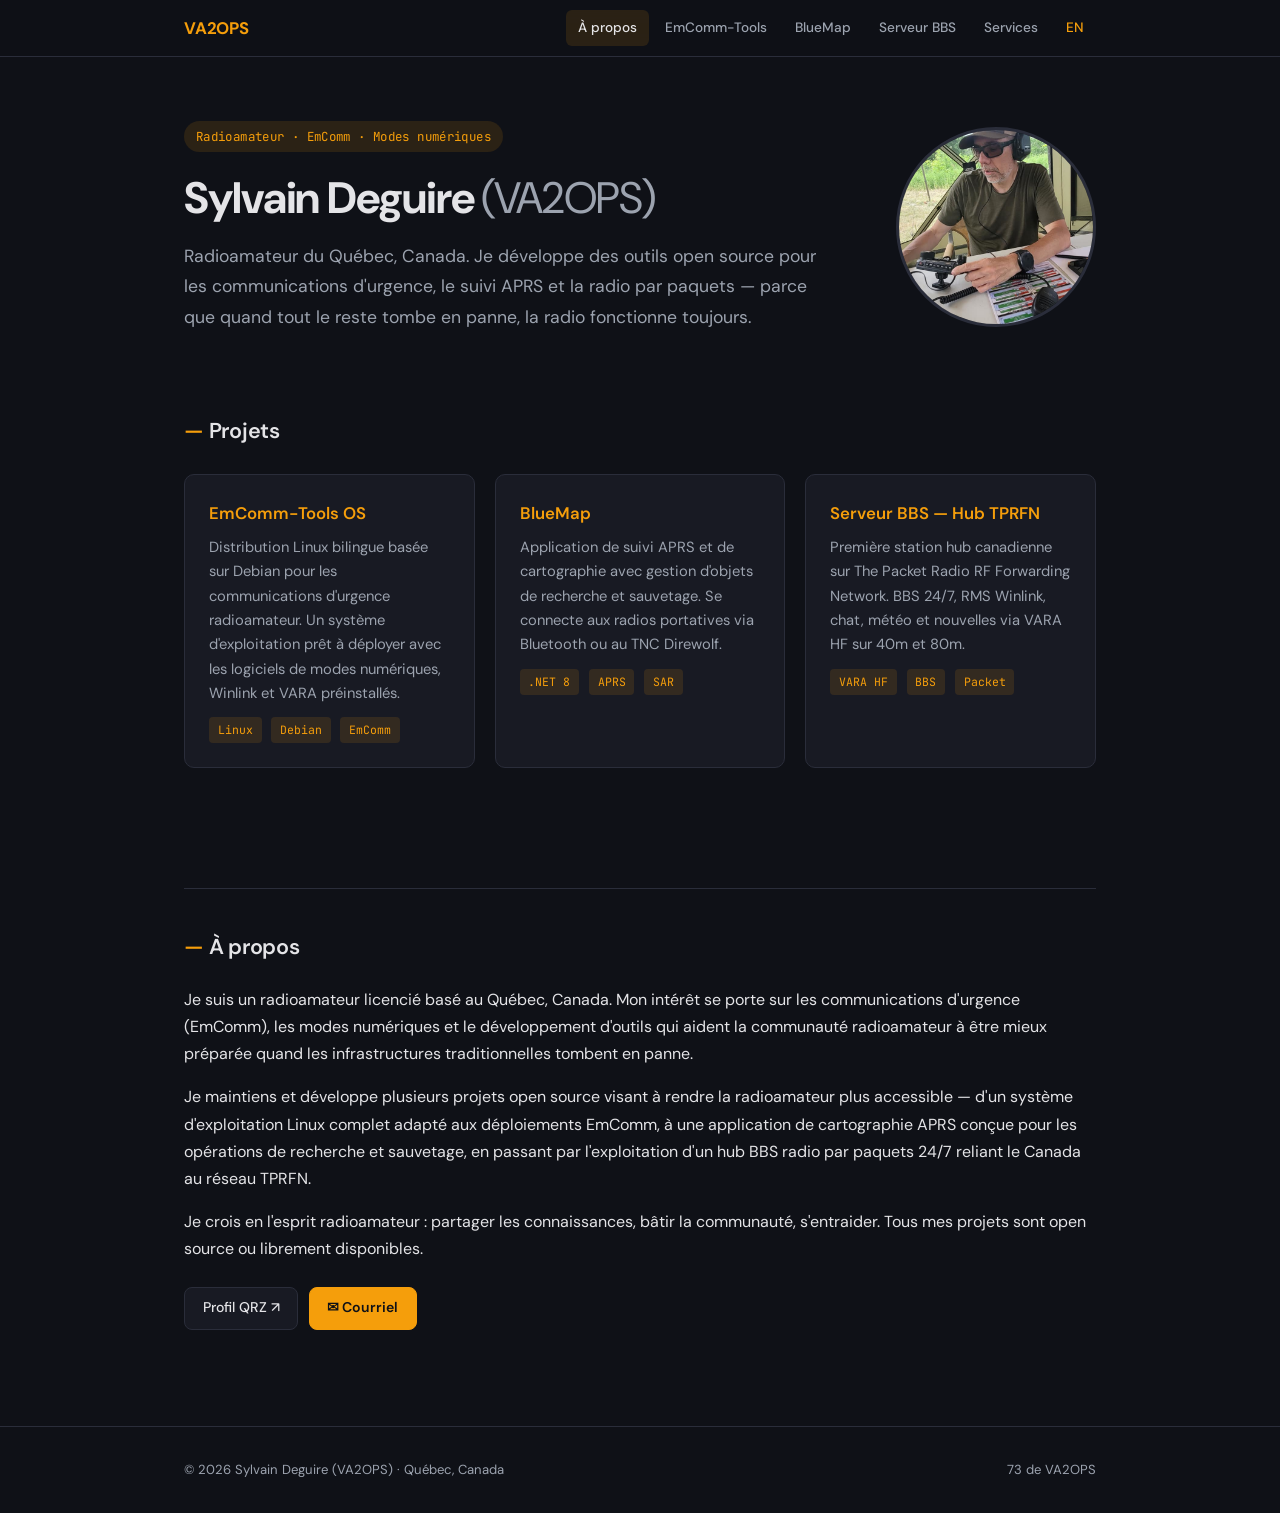
==== fr/index.html @ 3bb4cfa8 "update and add fr" ====
<!DOCTYPE html>
<html lang="fr">
<head>
  <meta charset="UTF-8">
  <meta name="viewport" content="width=device-width, initial-scale=1.0">
  <title>VA2OPS — Sylvain Deguire</title>
  <meta name="description" content="Portfolio de Sylvain Deguire (VA2OPS) — Radioamateur, développeur EmComm et passionné de communications numériques du Québec, Canada.">
  <link rel="stylesheet" href="../style.css">
</head>
<body>

  <nav class="topnav">
    <div class="topnav-inner">
      <a href="index.html" class="topnav-brand"><span>VA2OPS</span></a>
      <button class="nav-toggle" onclick="document.querySelector('.topnav-links').classList.toggle('open')" aria-label="Menu">&#9776;</button>
      <div class="topnav-links">
        <a href="index.html" class="active">À propos</a>
        <a href="emcomm-tools.html">EmComm-Tools</a>
        <a href="bluemap.html">BlueMap</a>
        <a href="bbs-server.html">Serveur BBS</a>
        <a href="services.html">Services</a>
        <a href="../index.html" style="color: var(--accent);">EN</a>
      </div>
    </div>
  </nav>

  <header class="hero">
    <div style="display: flex; justify-content: space-between; align-items: center; gap: 2.5rem; flex-wrap: wrap;">
      <div style="flex: 1; min-width: 280px;">
        <span class="hero-label">Radioamateur · EmComm · Modes numériques</span>
        <h1>Sylvain Deguire <span class="muted" style="font-weight:400">(VA2OPS)</span></h1>
        <p>Radioamateur du Québec, Canada. Je développe des outils open source pour les communications d'urgence, le suivi APRS et la radio par paquets — parce que quand tout le reste tombe en panne, la radio fonctionne toujours.</p>
      </div>
      <img src="../photo_radio_operator.jpg" alt="Sylvain Deguire (VA2OPS) en opération sur le terrain" style="width: 200px; height: 200px; object-fit: cover; border-radius: 50%; border: 3px solid var(--border); flex-shrink: 0;">
    </div>
  </header>

  <section class="section">
    <h2>Projets</h2>
    <div class="cards">

      <a href="emcomm-tools.html" class="card" style="text-decoration:none">
        <h3>EmComm-Tools OS</h3>
        <p>Distribution Linux bilingue basée sur Debian pour les communications d'urgence radioamateur. Un système d'exploitation prêt à déployer avec les logiciels de modes numériques, Winlink et VARA préinstallés.</p>
        <span class="tag">Linux</span>
        <span class="tag">Debian</span>
        <span class="tag">EmComm</span>
      </a>

      <a href="bluemap.html" class="card" style="text-decoration:none">
        <h3>BlueMap</h3>
        <p>Application de suivi APRS et de cartographie avec gestion d'objets de recherche et sauvetage. Se connecte aux radios portatives via Bluetooth ou au TNC Direwolf.</p>
        <span class="tag">.NET 8</span>
        <span class="tag">APRS</span>
        <span class="tag">SAR</span>
      </a>

      <a href="bbs-server.html" class="card" style="text-decoration:none">
        <h3>Serveur BBS — Hub TPRFN</h3>
        <p>Première station hub canadienne sur The Packet Radio RF Forwarding Network. BBS 24/7, RMS Winlink, chat, météo et nouvelles via VARA HF sur 40m et 80m.</p>
        <span class="tag">VARA HF</span>
        <span class="tag">BBS</span>
        <span class="tag">Packet</span>
      </a>

    </div>
  </section>

  <section class="section">
    <hr class="divider">
    <h2>À propos</h2>
    <p>Je suis un radioamateur licencié basé au Québec, Canada. Mon intérêt se porte sur les communications d'urgence (EmComm), les modes numériques et le développement d'outils qui aident la communauté radioamateur à être mieux préparée quand les infrastructures traditionnelles tombent en panne.</p>
    <p>Je maintiens et développe plusieurs projets open source visant à rendre la radioamateur plus accessible — d'un système d'exploitation Linux complet adapté aux déploiements EmComm, à une application de cartographie APRS conçue pour les opérations de recherche et sauvetage, en passant par l'exploitation d'un hub BBS radio par paquets 24/7 reliant le Canada au réseau TPRFN.</p>
    <p>Je crois en l'esprit radioamateur : partager les connaissances, bâtir la communauté, s'entraider. Tous mes projets sont open source ou librement disponibles.</p>

    <div class="links-row">
      <a href="https://www.qrz.com/db/VA2OPS" target="_blank" rel="noopener" class="btn">Profil QRZ &#8599;</a>
      <a href="mailto:info@va2ops.ca" class="btn btn-primary">&#9993; Courriel</a>
    </div>
  </section>

  <footer class="footer">
    <div class="footer-inner">
      <span>&copy; 2026 Sylvain Deguire (VA2OPS) &middot; Québec, Canada</span>
      <span>73 de VA2OPS</span>
    </div>
  </footer>

</body>
</html>
---- style.css ----
/* ===== VA2OPS Portfolio — Clean Modern Minimal ===== */

@import url('https://fonts.googleapis.com/css2?family=DM+Sans:ital,opsz,wght@0,9..40,300;0,9..40,400;0,9..40,500;0,9..40,600;0,9..40,700;1,9..40,400&family=JetBrains+Mono:wght@400;500&display=swap');

:root {
  --bg: #0f1117;
  --bg-card: #181a23;
  --bg-card-hover: #1e2130;
  --text: #e4e4e7;
  --text-muted: #9ca3af;
  --accent: #f59e0b;
  --accent-dim: rgba(245, 158, 11, 0.12);
  --border: #2a2d3a;
  --font-body: 'DM Sans', sans-serif;
  --font-mono: 'JetBrains Mono', monospace;
  --max-w: 960px;
  --radius: 10px;
}

*, *::before, *::after { box-sizing: border-box; margin: 0; padding: 0; }

html { scroll-behavior: smooth; }

body {
  font-family: var(--font-body);
  background: var(--bg);
  color: var(--text);
  line-height: 1.7;
  font-size: 16px;
  -webkit-font-smoothing: antialiased;
}

a { color: var(--accent); text-decoration: none; transition: opacity 0.2s; }
a:hover { opacity: 0.8; }

img { max-width: 100%; display: block; }

/* ===== Top Nav ===== */
.topnav {
  position: sticky;
  top: 0;
  z-index: 100;
  background: rgba(15, 17, 23, 0.85);
  backdrop-filter: blur(14px);
  border-bottom: 1px solid var(--border);
}

.topnav-inner {
  max-width: var(--max-w);
  margin: 0 auto;
  padding: 0 1.5rem;
  display: flex;
  align-items: center;
  justify-content: space-between;
  height: 56px;
}

.topnav-brand {
  font-weight: 700;
  font-size: 1.05rem;
  color: var(--text);
  letter-spacing: -0.01em;
}

.topnav-brand span { color: var(--accent); }

.topnav-links { display: flex; gap: 0.25rem; }

.topnav-links a {
  color: var(--text-muted);
  font-size: 0.85rem;
  font-weight: 500;
  padding: 0.4rem 0.75rem;
  border-radius: 6px;
  transition: color 0.2s, background 0.2s;
}

.topnav-links a:hover,
.topnav-links a.active {
  color: var(--text);
  background: var(--accent-dim);
  opacity: 1;
}

/* Mobile nav */
.nav-toggle { display: none; background: none; border: none; color: var(--text); cursor: pointer; padding: 0.5rem; }

@media (max-width: 640px) {
  .nav-toggle { display: block; font-size: 1.4rem; }
  .topnav-links {
    display: none;
    position: absolute;
    top: 56px;
    left: 0;
    right: 0;
    flex-direction: column;
    background: rgba(15, 17, 23, 0.97);
    border-bottom: 1px solid var(--border);
    padding: 0.5rem 1rem;
  }
  .topnav-links.open { display: flex; }
  .topnav-links a { padding: 0.65rem 0.75rem; }
}

/* ===== Hero ===== */
.hero {
  max-width: var(--max-w);
  margin: 0 auto;
  padding: 4rem 1.5rem 3rem;
}

.hero-label {
  display: inline-block;
  font-family: var(--font-mono);
  font-size: 0.78rem;
  color: var(--accent);
  background: var(--accent-dim);
  padding: 0.3rem 0.75rem;
  border-radius: 20px;
  margin-bottom: 1.25rem;
  letter-spacing: 0.03em;
}

.hero h1 {
  font-size: clamp(2rem, 5vw, 2.75rem);
  font-weight: 700;
  line-height: 1.2;
  letter-spacing: -0.025em;
  margin-bottom: 1rem;
}

.hero p {
  font-size: 1.1rem;
  color: var(--text-muted);
  max-width: 640px;
  line-height: 1.75;
}

/* ===== Sections ===== */
.section {
  max-width: var(--max-w);
  margin: 0 auto;
  padding: 2rem 1.5rem 3rem;
}

.section h2 {
  font-size: 1.35rem;
  font-weight: 600;
  margin-bottom: 1.25rem;
  letter-spacing: -0.01em;
}

.section h2::before {
  content: '— ';
  color: var(--accent);
}

.section p + p { margin-top: 1rem; }

/* ===== Cards Grid ===== */
.cards {
  display: grid;
  grid-template-columns: repeat(auto-fit, minmax(280px, 1fr));
  gap: 1.25rem;
  margin-top: 1.5rem;
}

.card {
  background: var(--bg-card);
  border: 1px solid var(--border);
  border-radius: var(--radius);
  padding: 1.5rem;
  transition: background 0.2s, border-color 0.2s;
}

.card:hover {
  background: var(--bg-card-hover);
  border-color: var(--accent);
}

.card h3 {
  font-size: 1.05rem;
  font-weight: 600;
  margin-bottom: 0.5rem;
}

.card p {
  font-size: 0.92rem;
  color: var(--text-muted);
  line-height: 1.65;
}

.card .tag {
  display: inline-block;
  font-family: var(--font-mono);
  font-size: 0.72rem;
  color: var(--accent);
  background: var(--accent-dim);
  padding: 0.2rem 0.55rem;
  border-radius: 4px;
  margin-top: 0.75rem;
  margin-right: 0.35rem;
}

/* ===== Feature List ===== */
.features {
  list-style: none;
  display: grid;
  grid-template-columns: repeat(auto-fit, minmax(260px, 1fr));
  gap: 0.75rem 1.5rem;
  margin-top: 1rem;
}

.features li {
  font-size: 0.92rem;
  color: var(--text-muted);
  padding-left: 1.4rem;
  position: relative;
}

.features li::before {
  content: '›';
  position: absolute;
  left: 0;
  color: var(--accent);
  font-weight: 700;
  font-size: 1.1rem;
  line-height: 1.6;
}

/* ===== Frequency Table ===== */
.freq-table {
  margin-top: 1.25rem;
  width: 100%;
  border-collapse: collapse;
  font-size: 0.9rem;
}

.freq-table th,
.freq-table td {
  text-align: left;
  padding: 0.65rem 1rem;
  border-bottom: 1px solid var(--border);
}

.freq-table th {
  font-family: var(--font-mono);
  font-size: 0.78rem;
  color: var(--accent);
  text-transform: uppercase;
  letter-spacing: 0.06em;
  font-weight: 500;
}

.freq-table td { color: var(--text-muted); }

/* ===== Links Row ===== */
.links-row {
  display: flex;
  flex-wrap: wrap;
  gap: 0.65rem;
  margin-top: 1.5rem;
}

.btn {
  display: inline-flex;
  align-items: center;
  gap: 0.4rem;
  font-size: 0.88rem;
  font-weight: 500;
  padding: 0.55rem 1.1rem;
  border-radius: 8px;
  border: 1px solid var(--border);
  color: var(--text);
  background: var(--bg-card);
  transition: border-color 0.2s, background 0.2s;
}

.btn:hover {
  border-color: var(--accent);
  background: var(--accent-dim);
  opacity: 1;
}

.btn-primary {
  background: var(--accent);
  color: var(--bg);
  border-color: var(--accent);
  font-weight: 600;
}

.btn-primary:hover {
  background: #d97706;
  border-color: #d97706;
}

/* ===== Divider ===== */
.divider {
  border: none;
  border-top: 1px solid var(--border);
  margin: 2.5rem 0;
}

/* ===== Footer ===== */
.footer {
  border-top: 1px solid var(--border);
  margin-top: 3rem;
}

.footer-inner {
  max-width: var(--max-w);
  margin: 0 auto;
  padding: 2rem 1.5rem;
  display: flex;
  justify-content: space-between;
  align-items: center;
  flex-wrap: wrap;
  gap: 0.5rem;
  font-size: 0.82rem;
  color: var(--text-muted);
}

.footer-inner a { color: var(--text-muted); }
.footer-inner a:hover { color: var(--accent); }

/* ===== Utilities ===== */
.mono { font-family: var(--font-mono); }
.accent { color: var(--accent); }
.muted { color: var(--text-muted); }
.mt-1 { margin-top: 0.5rem; }
.mt-2 { margin-top: 1rem; }
.mt-3 { margin-top: 1.5rem; }
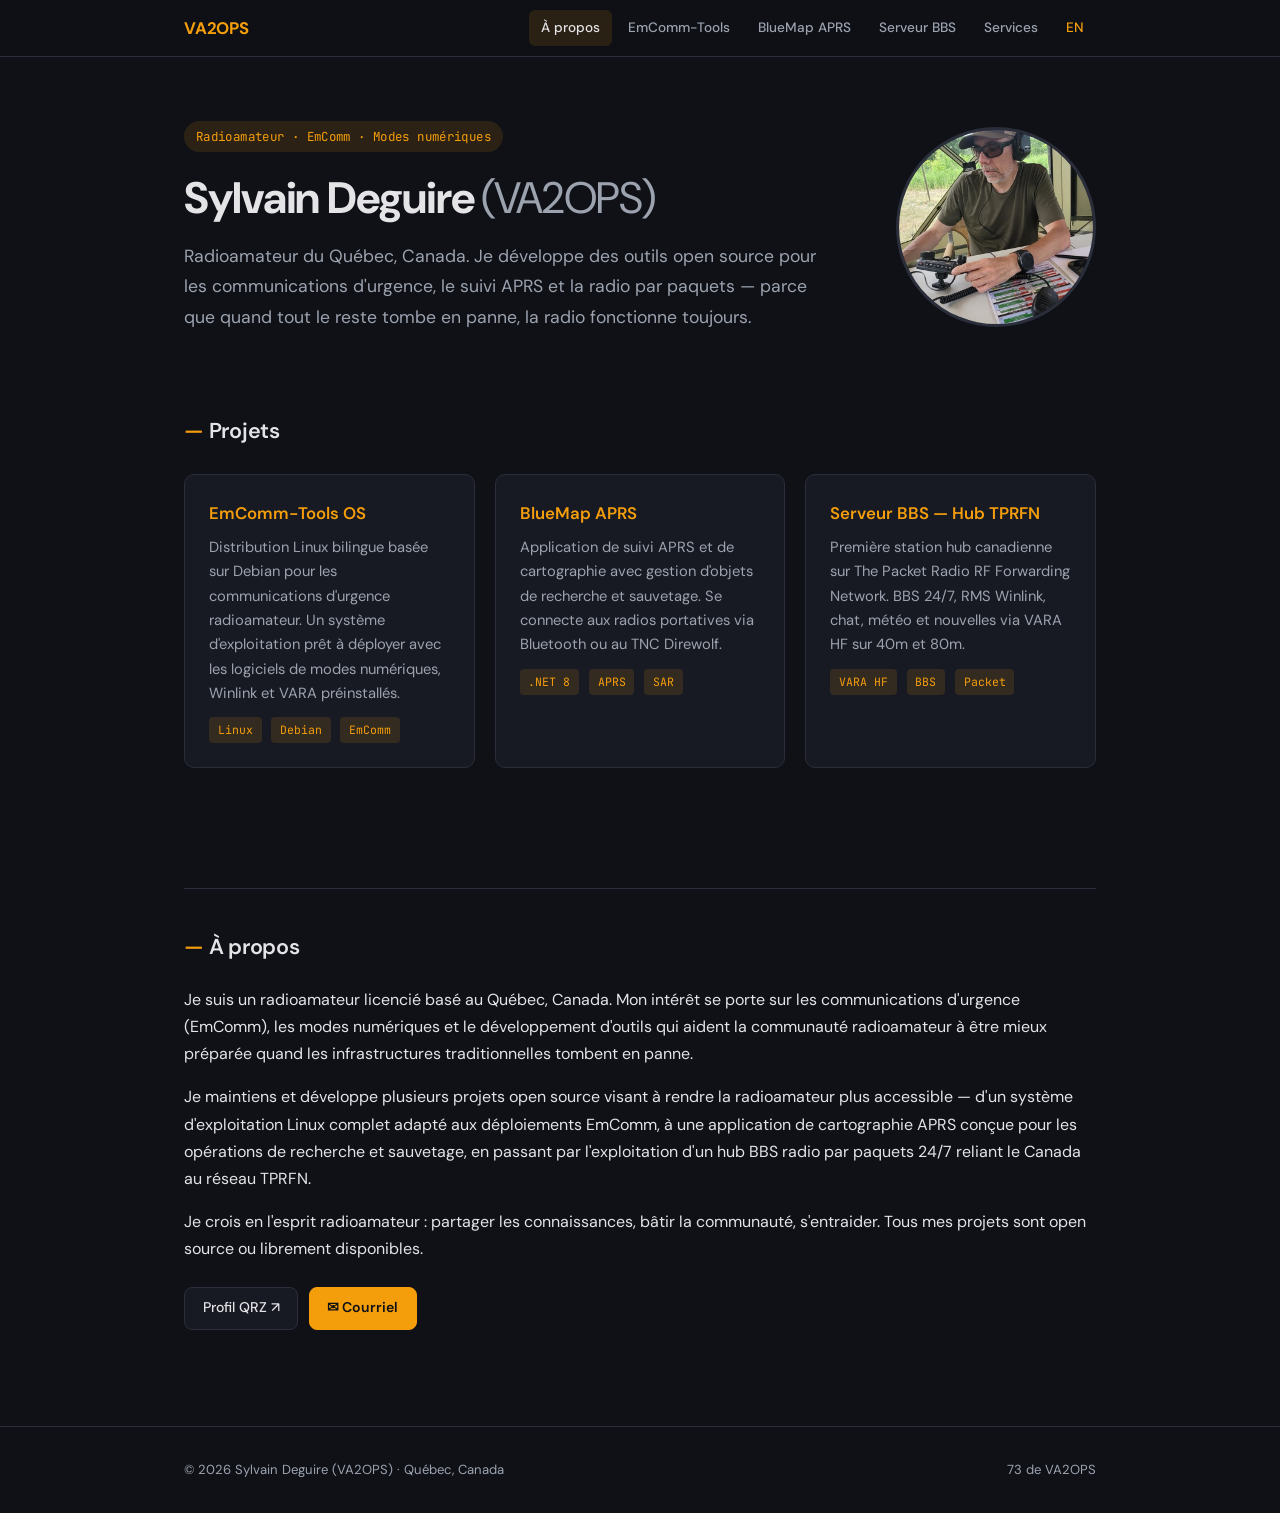
==== commit 01650b31: "change bluemap name" ====
--- a/fr/index.html
+++ b/fr/index.html
@@ -16,7 +16,7 @@
       <div class="topnav-links">
         <a href="index.html" class="active">À propos</a>
         <a href="emcomm-tools.html">EmComm-Tools</a>
-        <a href="bluemap.html">BlueMap</a>
+        <a href="bluemap.html">BlueMap APRS</a>
         <a href="bbs-server.html">Serveur BBS</a>
         <a href="services.html">Services</a>
         <a href="../index.html" style="color: var(--accent);">EN</a>
@@ -48,7 +48,7 @@
       </a>
 
       <a href="bluemap.html" class="card" style="text-decoration:none">
-        <h3>BlueMap</h3>
+        <h3>BlueMap APRS</h3>
         <p>Application de suivi APRS et de cartographie avec gestion d'objets de recherche et sauvetage. Se connecte aux radios portatives via Bluetooth ou au TNC Direwolf.</p>
         <span class="tag">.NET 8</span>
         <span class="tag">APRS</span>
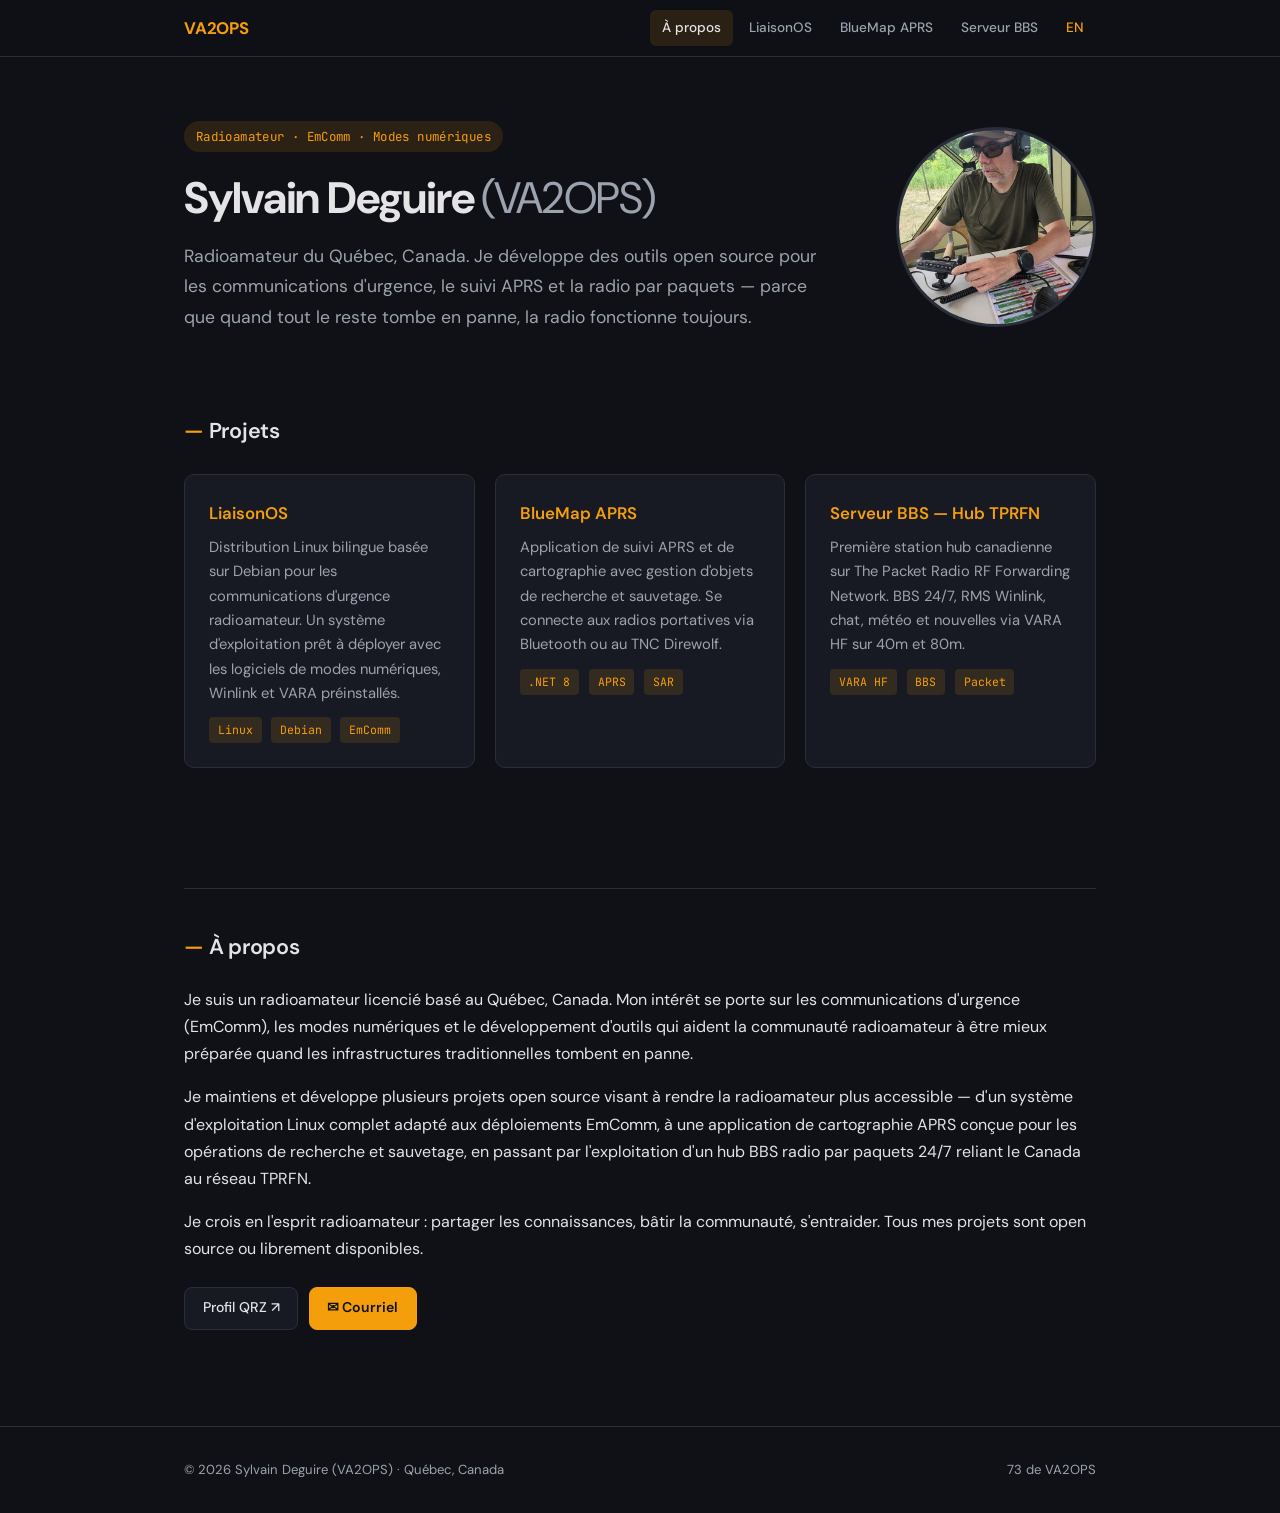
==== commit 56b9fd97: "change for liaisonos" ====
--- a/fr/index.html
+++ b/fr/index.html
@@ -4,7 +4,7 @@
   <meta charset="UTF-8">
   <meta name="viewport" content="width=device-width, initial-scale=1.0">
   <title>VA2OPS — Sylvain Deguire</title>
-  <meta name="description" content="Portfolio de Sylvain Deguire (VA2OPS) — Radioamateur, développeur EmComm et passionné de communications numériques du Québec, Canada.">
+  <meta name="description" content="Portfolio de Sylvain Deguire (VA2OPS) — Radioamateur, développeur LiaisonOS et passionné de communications numériques du Québec, Canada.">
   <link rel="stylesheet" href="../style.css">
 </head>
 <body>
@@ -15,10 +15,9 @@
       <button class="nav-toggle" onclick="document.querySelector('.topnav-links').classList.toggle('open')" aria-label="Menu">&#9776;</button>
       <div class="topnav-links">
         <a href="index.html" class="active">À propos</a>
-        <a href="emcomm-tools.html">EmComm-Tools</a>
+        <a href="liaisonos.html">LiaisonOS</a>
         <a href="bluemap.html">BlueMap APRS</a>
         <a href="bbs-server.html">Serveur BBS</a>
-        <a href="services.html">Services</a>
         <a href="../index.html" style="color: var(--accent);">EN</a>
       </div>
     </div>
@@ -39,8 +38,8 @@
     <h2>Projets</h2>
     <div class="cards">
 
-      <a href="emcomm-tools.html" class="card" style="text-decoration:none">
-        <h3>EmComm-Tools OS</h3>
+      <a href="liaisonos.html" class="card" style="text-decoration:none">
+        <h3>LiaisonOS</h3>
         <p>Distribution Linux bilingue basée sur Debian pour les communications d'urgence radioamateur. Un système d'exploitation prêt à déployer avec les logiciels de modes numériques, Winlink et VARA préinstallés.</p>
         <span class="tag">Linux</span>
         <span class="tag">Debian</span>
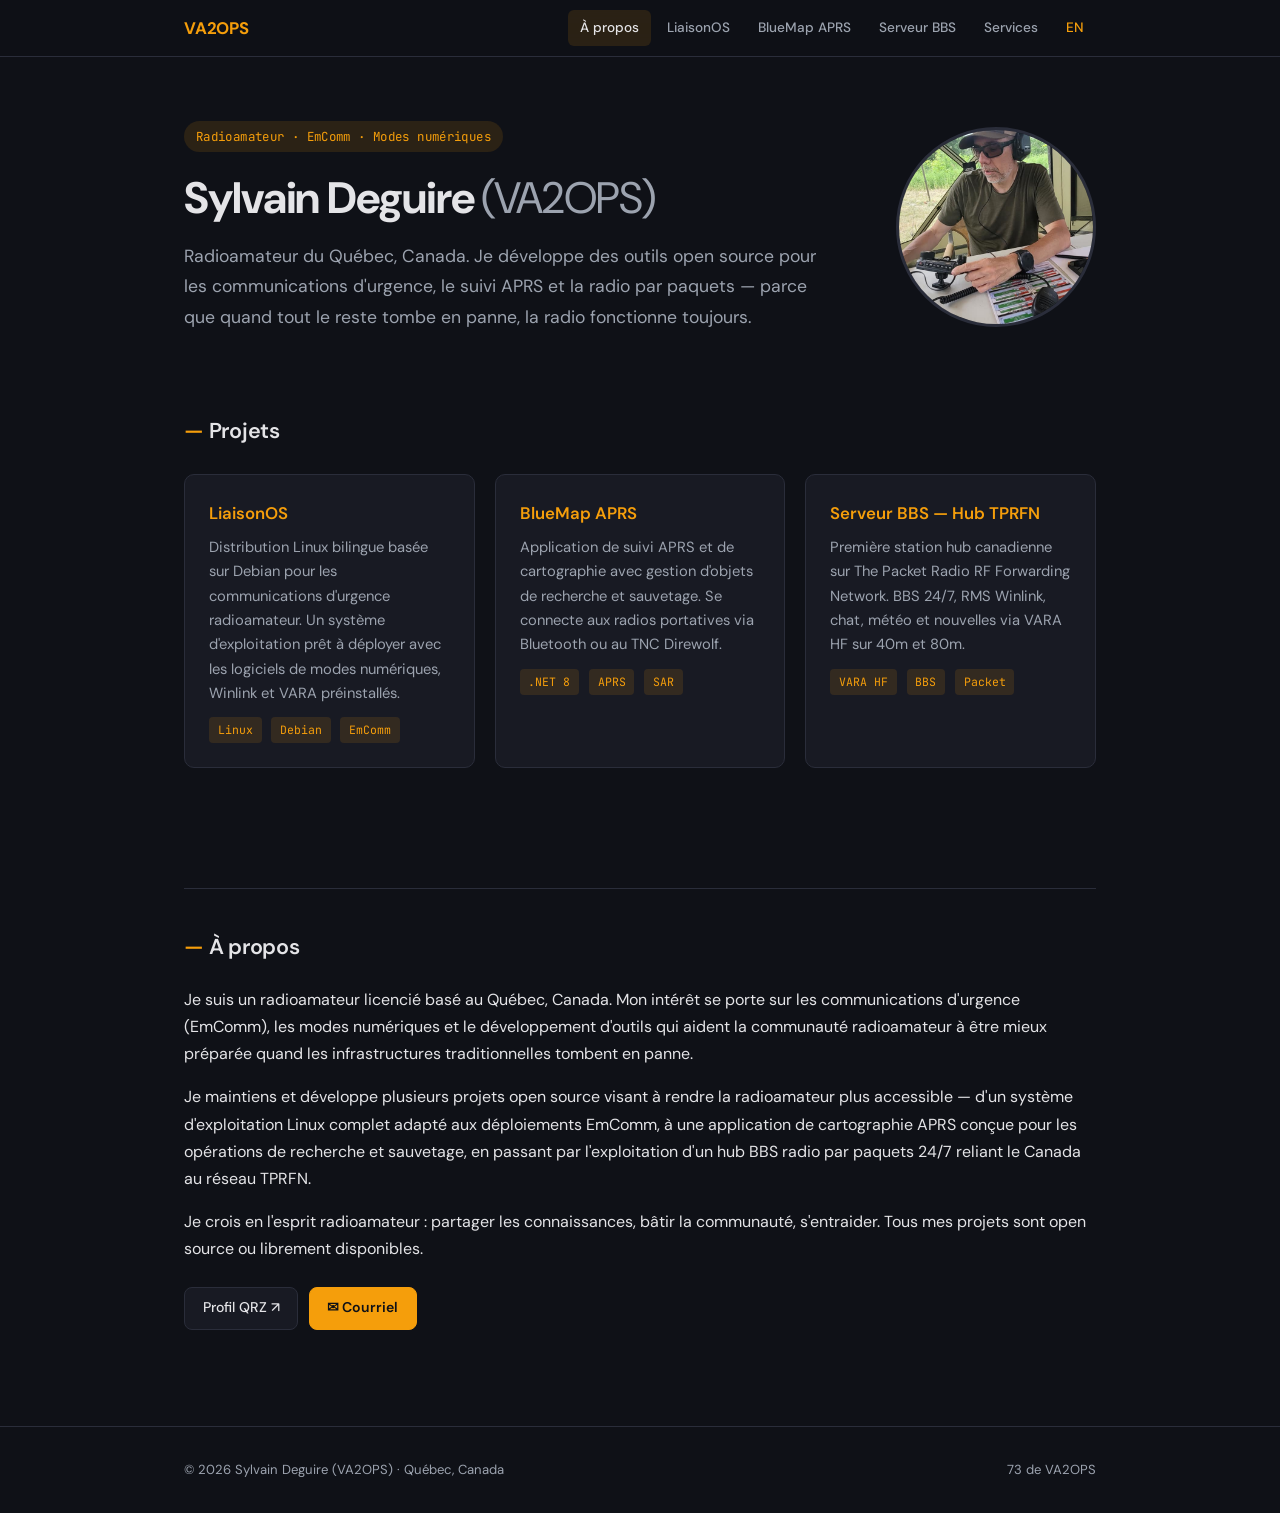
==== commit f5f6c698: "add services and link" ====
--- a/fr/index.html
+++ b/fr/index.html
@@ -18,6 +18,7 @@
         <a href="liaisonos.html">LiaisonOS</a>
         <a href="bluemap.html">BlueMap APRS</a>
         <a href="bbs-server.html">Serveur BBS</a>
+        <a href="services.html">Services</a>
         <a href="../index.html" style="color: var(--accent);">EN</a>
       </div>
     </div>
